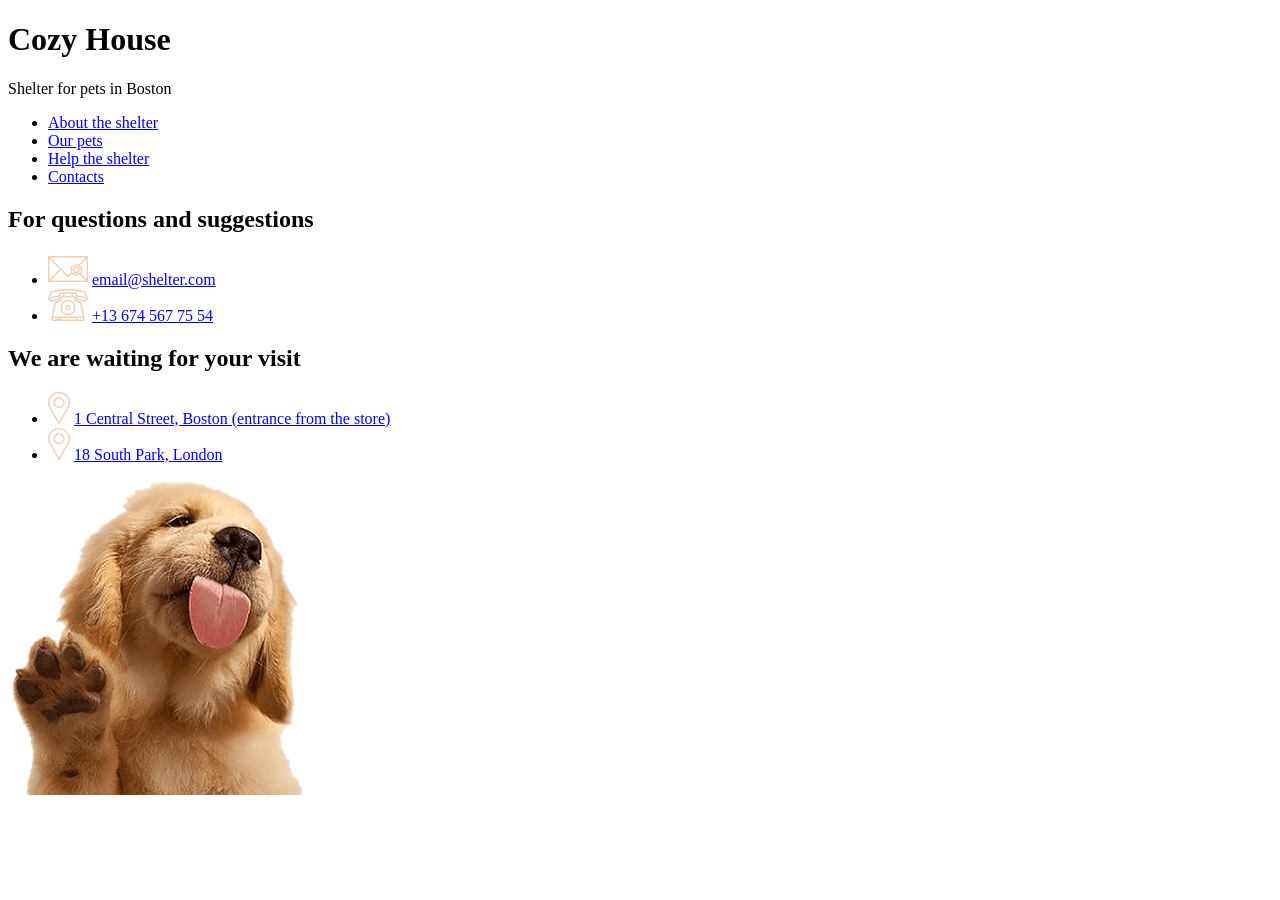
==== pets.html @ 4a81ce0d "feat: change header in main page and add pets page with header and footer" ====
<!DOCTYPE html>
<html lang="en">

<head>
	<meta charset="UTF-8">
	<meta name="viewport" content="width=device-width, initial-scale=1">

	<title>Cozy Hose &bull; Pets page</title>

	<link rel="icon" href="assets/icons/dog-face.svg" type="image/svg+xml">
	<link rel="stylesheet" href="css/pets.css">
</head>

<body>
	<header class="header">
		<div class="container header__container">
			<div class="logo">
				<h1 class="logo__title">Cozy House</h1>
				<p class="logo__slogan">Shelter for pets in Boston</p>
			</div>

			<nav class="nav">
				<ul class="nav__list">
					<li class="nav__item"><a class="nav__link" href="index.html">About the shelter</a></li>
					<li class="nav__item"><a class="nav__link nav__link--active" href="pets.html">Our pets</a></li>
					<li class="nav__item"><a class="nav__link" href="#help">Help the shelter</a></li>
					<li class="nav__item"><a class="nav__link" href="#contacts">Contacts</a></li>
				</ul>
			</nav>
		</div>
	</header>

	<footer class="footer section" id="contacts">
		<div class="container">
			<div class="footer__column">
				<h2 class="section__title">For questions and suggestions</h2>

				<ul class="contacts__list">
					<li class="contacts__item">
						<img class="contacts__icon" src="assets/icons/icon-email.svg" alt="Envelope">
						<a class="contacts__link" href="mailto:email@shelter.com">email@shelter.com</a>
					</li>

					<li class="contacts__item">
						<img class="contacts__icon" src="assets/icons/icon-phone.svg" alt="Phone">
						<a class="contacts__link" href="tel:+136745677554">+13 674 567 75 54</a>
					</li>
				</ul>
			</div>

			<div class="footer__column">
				<h2 class="section__title">We are waiting for your visit</h2>

				<ul class="contacts__list">
					<li class="contacts__item">
						<img class="contacts__icon" src="assets/icons/icon-marker.png" alt="Marker">
						<a class="contacts__link" href="https://maps.app.goo.gl/amMdFjsu1oYTs95K6" target="_blank">1 Central Street, Boston (entrance from the store)</a>
					</li>

					<li class="contacts__item">
						<img class="contact__icon" src="assets/icons/icon-marker.png" alt="Marker">
						<a class="contacts__link" href="https://maps.app.goo.gl/QRbNiAE42L1qrXa69" target="_blank">18 South Park, London </a>
					</li>
				</ul>
			</div>
			
			<img class="footer__img" src="assets/images/footer-puppy.png" alt="Puppy">
		</div>
	</footer>
</body>

</html>
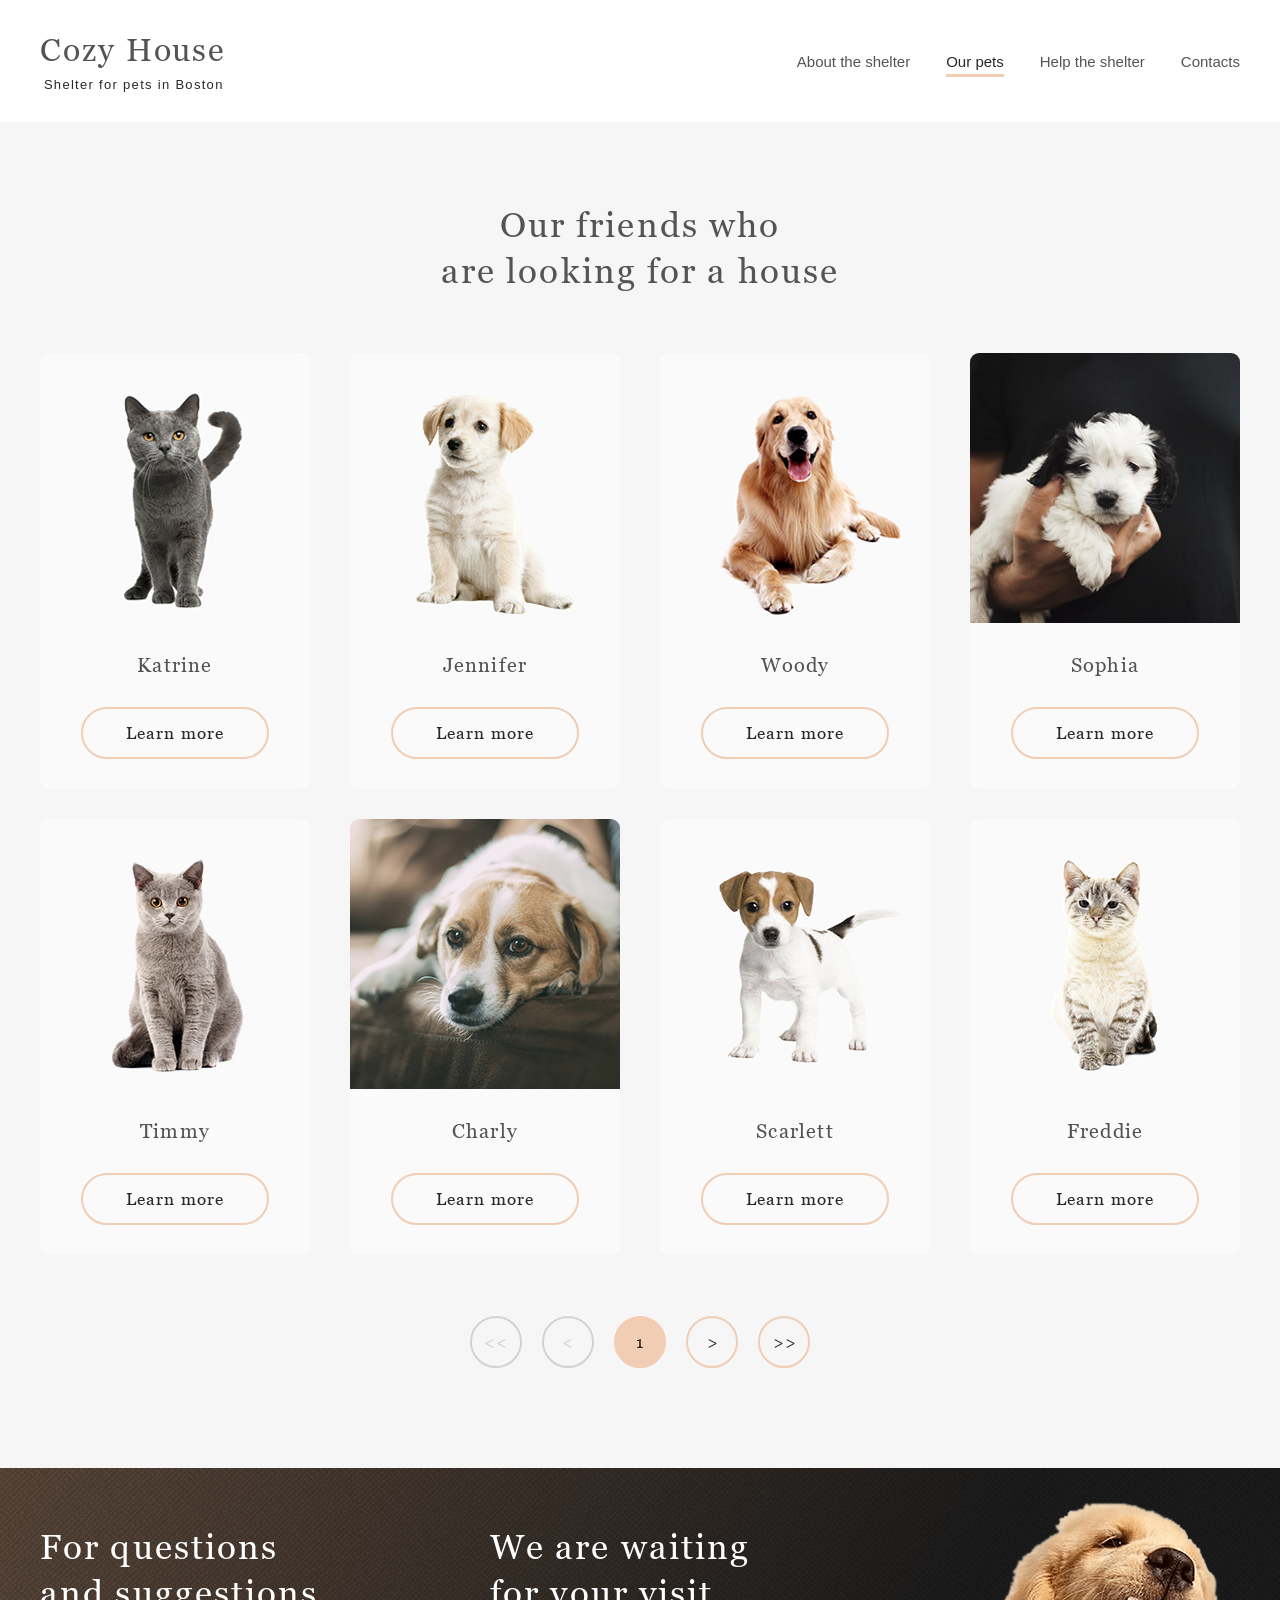
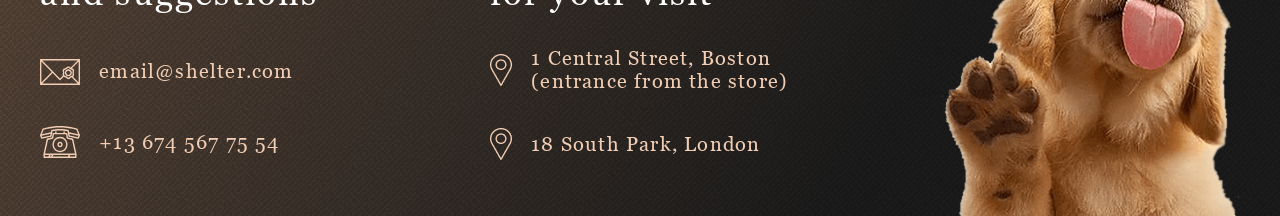
==== commit 92159584: "feat: add pet gallery to pets page with styles and change nav button styles" ====
--- a/pets.html
+++ b/pets.html
@@ -29,6 +29,90 @@
 			</nav>
 		</div>
 	</header>
+
+	<section class="section pets">
+		<div class="container">
+			<h2 class="section__title">Our friends who<br/>are looking for a house</h2>
+
+			<div class="gallery">
+				<ul class="gallery__list">
+					<li class="card">
+						<img class="card__img" src="assets/images/pet-katrine.jpg" alt="Cat Katrine">
+						<h3 class="card__title">Katrine</h3>
+						<button class="button button--alt">Learn more</button>
+					</li>
+
+					<li class="card">
+						<img class="card__img" src="assets/images/pet-jennifer.jpg" alt="Dog Jennifer">
+						<h3 class="card__title">Jennifer</h3>
+						<button class="button button--alt">Learn more</button>
+					</li>
+
+					<li class="card">
+						<img class="card__img" src="assets/images/pet-woody.jpg" alt="Dog Woody">
+						<h3 class="card__title">Woody</h3>
+						<button class="button button--alt">Learn more</button>
+					</li>
+
+					<li class="card">
+						<img class="card__img" src="assets/images/pet-sophia.jpg" alt="Dog Sophia">
+						<h3 class="card__title">Sophia</h3>
+						<button class="button button--alt">Learn more</button>
+					</li>
+
+					<li class="card">
+						<img class="card__img" src="assets/images/pet-timmy.jpg" alt="Cat Timmy">
+						<h3 class="card__title">Timmy</h3>
+						<button class="button button--alt">Learn more</button>
+					</li>
+
+					<li class="card">
+						<img class="card__img" src="assets/images/pet-charly.jpg" alt="Dog Charly">
+						<h3 class="card__title">Charly</h3>
+						<button class="button button--alt">Learn more</button>
+					</li>
+
+					<li class="card">
+						<img class="card__img" src="assets/images/pet-scarlett.jpg" alt="Dog Scarlett">
+						<h3 class="card__title">Scarlett</h3>
+						<button class="button button--alt">Learn more</button>
+					</li>
+
+					<li class="card">
+						<img class="card__img" src="assets/images/pet-freddie.jpg" alt="Cat Freddie">
+						<h3 class="card__title">Freddie</h3>
+						<button class="button button--alt">Learn more</button>
+					</li>
+				</ul>
+				
+				<div class="gallery__nav">
+					<button class="button button--alt button--nav button--start" disabled>
+						<span class="button__icon">&lt;&lt;</span>
+						<span class="button__text">Start</span>
+					</button>
+
+					<button class="button button--alt button--nav button--prev" disabled>
+						<span class="button__icon">&lt;</span>
+						<span class="button__text">Previous</span>
+					</button>
+
+					<button class="button button--alt button--nav button--number active">
+						<span class="button__text">1</span>
+					</button>
+
+					<button class="button button--alt button--nav button--next">
+						<span class="button__icon">&lt;</span>
+						<span class="button__text">Next</span>
+					</button>
+
+					<button class="button button--alt button--nav button--end">
+						<span class="button__icon">&lt;&lt;</span>
+						<span class="button__text">End</span>
+					</button>
+				</div>
+			</div>
+		</div>
+	</section>
 
 	<footer class="footer section" id="contacts">
 		<div class="container">
--- a/css/pets.css
+++ b/css/pets.css
@@ -0,0 +1,47 @@
+@import url("main.css");
+
+.header {
+	background: var(--color-light-xl);
+}
+
+.logo {
+	.logo__title {
+		color: var(--color-dark-l);
+	}
+
+	.logo__slogan {
+		color: var(--color-dark-3xl);
+	}
+}
+
+.nav {
+	.nav__link {
+		color: var(--color-dark-l);
+
+		&:hover {
+			color: var(--color-dark-3xl);
+		}
+	}
+
+	.nav__link--active {
+		color: var(--color-dark-3xl);
+	}
+}
+
+.gallery {
+	display: grid;
+	gap: 3.8rem;
+
+	.gallery__list {
+		display: flex;
+		flex-wrap: wrap;
+		justify-content: space-between;
+		gap: 1.875rem 2.5rem;
+	}
+
+	.gallery__nav {
+		display: flex;
+		justify-content: center;
+		gap: 1.25rem;
+	}
+}
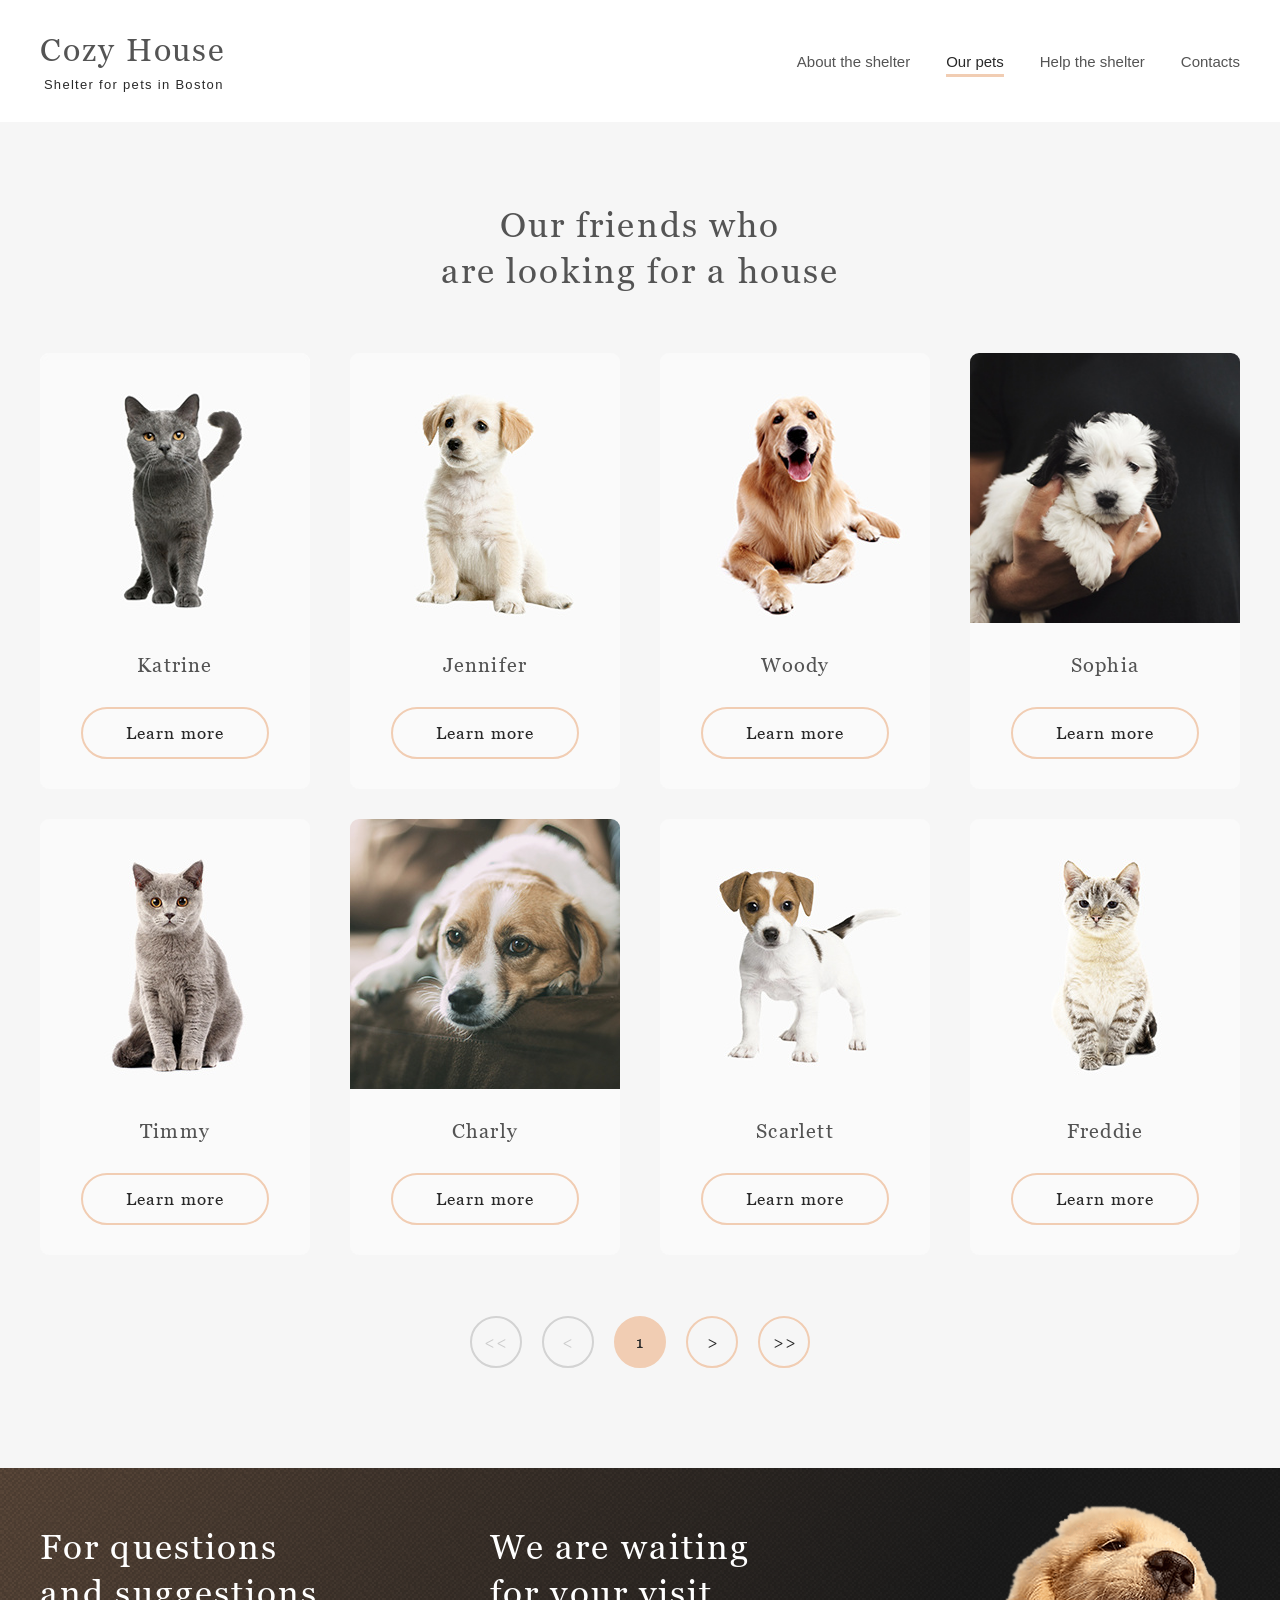
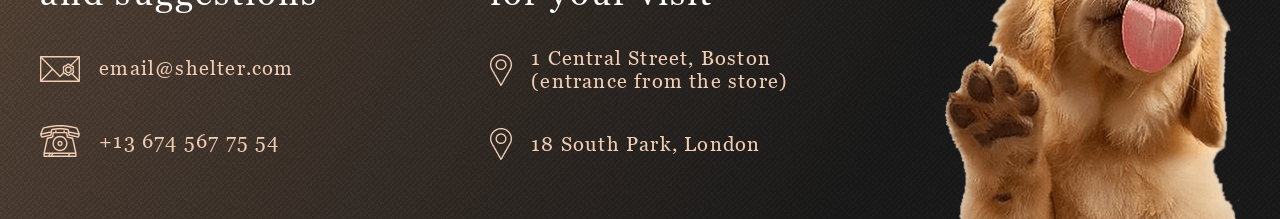
==== commit 4e4d9d05: "feat: add transition for buttons, links and cards" ====
--- a/pets.html
+++ b/pets.html
@@ -14,16 +14,16 @@
 <body>
 	<header class="header">
 		<div class="container header__container">
-			<div class="logo">
+			<a class="logo" href="index.html">
 				<h1 class="logo__title">Cozy House</h1>
 				<p class="logo__slogan">Shelter for pets in Boston</p>
-			</div>
+			</a>
 
 			<nav class="nav">
 				<ul class="nav__list">
 					<li class="nav__item"><a class="nav__link" href="index.html">About the shelter</a></li>
 					<li class="nav__item"><a class="nav__link nav__link--active" href="pets.html">Our pets</a></li>
-					<li class="nav__item"><a class="nav__link" href="#help">Help the shelter</a></li>
+					<li class="nav__item"><a class="nav__link" href="index.html#help">Help the shelter</a></li>
 					<li class="nav__item"><a class="nav__link" href="#contacts">Contacts</a></li>
 				</ul>
 			</nav>
@@ -121,13 +121,17 @@
 
 				<ul class="contacts__list">
 					<li class="contacts__item">
-						<img class="contacts__icon" src="assets/icons/icon-email.svg" alt="Envelope">
-						<a class="contacts__link" href="mailto:email@shelter.com">email@shelter.com</a>
+						<a class="contacts__link" href="mailto:email@shelter.com">
+							<img class="contacts__icon" src="assets/icons/icon-email.svg" alt="Envelope">
+							<span class="contacts__text">email@shelter.com</span>
+						</a>
 					</li>
 
 					<li class="contacts__item">
-						<img class="contacts__icon" src="assets/icons/icon-phone.svg" alt="Phone">
-						<a class="contacts__link" href="tel:+136745677554">+13 674 567 75 54</a>
+						<a class="contacts__link" href="tel:+136745677554">
+							<img class="contacts__icon" src="assets/icons/icon-phone.svg" alt="Phone">
+							<span class="contacts__text">+13 674 567 75 54</span>
+						</a>
 					</li>
 				</ul>
 			</div>
@@ -137,13 +141,17 @@
 
 				<ul class="contacts__list">
 					<li class="contacts__item">
-						<img class="contacts__icon" src="assets/icons/icon-marker.png" alt="Marker">
-						<a class="contacts__link" href="https://maps.app.goo.gl/amMdFjsu1oYTs95K6" target="_blank">1 Central Street, Boston (entrance from the store)</a>
+						<a class="contacts__link" href="https://maps.app.goo.gl/amMdFjsu1oYTs95K6" target="_blank">
+							<img class="contacts__icon" src="assets/icons/icon-marker.png" alt="Marker">
+							<span class="contacts__text">1 Central Street, Boston (entrance from the store)</span>
+						</a>
 					</li>
 
 					<li class="contacts__item">
-						<img class="contact__icon" src="assets/icons/icon-marker.png" alt="Marker">
-						<a class="contacts__link" href="https://maps.app.goo.gl/QRbNiAE42L1qrXa69" target="_blank">18 South Park, London </a>
+						<a class="contacts__link" href="https://maps.app.goo.gl/QRbNiAE42L1qrXa69" target="_blank">
+							<img class="contact__icon" src="assets/icons/icon-marker.png" alt="Marker">
+							<span class="contacts__text">18 South Park, London</span>
+						</a>
 					</li>
 				</ul>
 			</div>
--- a/css/pets.css
+++ b/css/pets.css
@@ -11,6 +11,12 @@
 
 	.logo__slogan {
 		color: var(--color-dark-3xl);
+	}
+
+	&:hover {
+		.logo__title {
+			color: var(--color-dark-3xl);
+		}
 	}
 }
 
